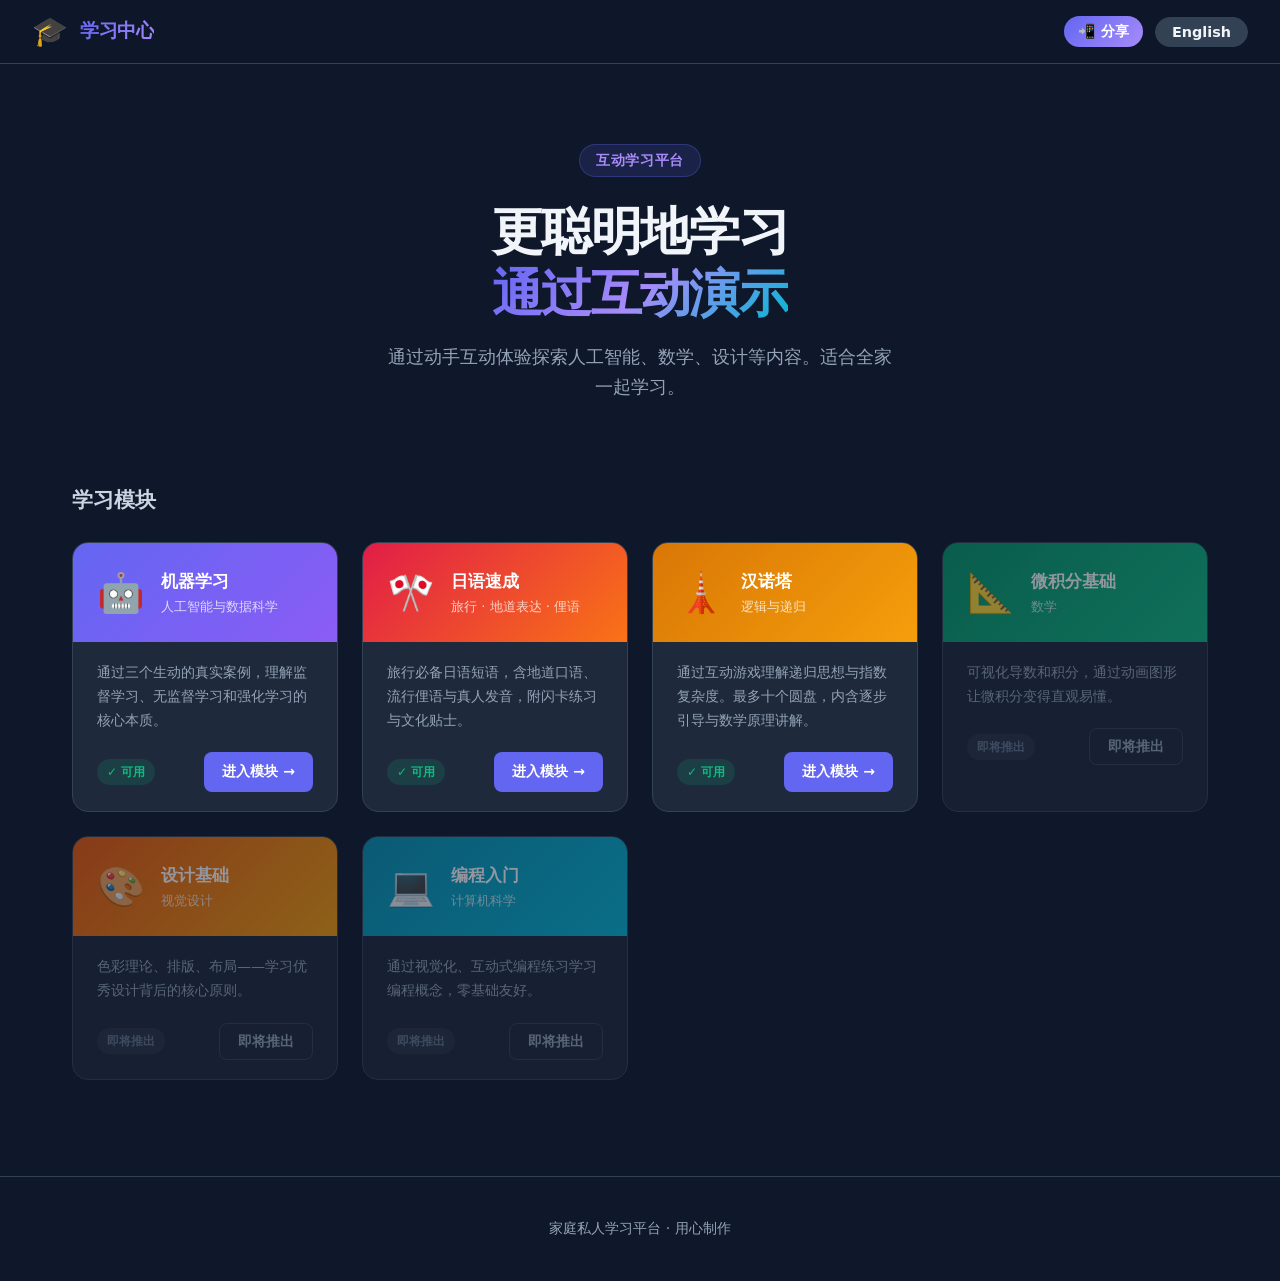
==== index.html @ 030829a3 "add share QR code modal and PWA support" ====
<!DOCTYPE html>
<html lang="zh-CN">
<head>
  <meta charset="UTF-8">
  <meta name="viewport" content="width=device-width, initial-scale=1.0">
  <title>学习中心 · Learn Hub</title>
  <link rel="manifest" href="manifest.json">
  <link rel="icon" href="icons/icon.svg" type="image/svg+xml">
  <meta name="theme-color" content="#6366f1">
  <meta name="mobile-web-app-capable" content="yes">
  <meta name="apple-mobile-web-app-capable" content="yes">
  <meta name="apple-mobile-web-app-status-bar-style" content="black-translucent">
  <meta name="apple-mobile-web-app-title" content="学习中心">
  <link rel="apple-touch-icon" href="icons/icon.svg">
  <link rel="stylesheet" href="css/main.css">
</head>
<body>

<!-- 安装横幅：仅在浏览器触发 beforeinstallprompt 事件时显示 -->
<div id="install-banner" class="install-banner" style="display:none">
  <span class="install-banner-icon">📲</span>
  <span class="install-banner-text" id="install-banner-text">将本应用安装到手机主屏幕，随时离线使用</span>
  <button class="install-banner-btn" id="install-btn" onclick="installPWA()">安装</button>
  <button class="install-banner-close" onclick="dismissBanner()" aria-label="关闭">✕</button>
</div>

<nav class="nav">
  <a class="nav-brand" href="index.html">
    <span class="nav-logo">🎓</span>
    <span class="nav-title" data-i18n="nav.title">学习中心</span>
  </a>
  <div class="nav-actions">
    <button class="share-btn" onclick="openShare()" data-i18n="nav.share">📲 分享</button>
    <button class="lang-toggle" onclick="toggleLang()" data-i18n="nav.lang">English</button>
  </div>
</nav>

<!-- 分享/安装 弹窗 -->
<div id="share-modal" class="share-overlay" onclick="if(event.target===this)closeShare()">
  <div class="share-box">
    <div class="share-head">
      <span data-i18n="share.title">📲 扫码安装到手机</span>
      <button class="share-close" onclick="closeShare()">✕</button>
    </div>
    <div class="share-body">
      <div class="share-qr" id="share-qr">
        <img id="qr-img" src="" alt="QR Code" width="180" height="180">
      </div>
      <p class="share-desc" data-i18n="share.desc">用 Android 手机的相机或微信扫一扫，在 Chrome 中打开后点「安装」即可添加到主屏幕。</p>
      <div class="share-url-row">
        <input class="share-url-input" id="share-url" readonly>
        <button class="share-copy-btn" onclick="copyUrl()" id="copy-btn" data-i18n="share.copy">复制</button>
      </div>
      <p class="share-note" data-i18n="share.note">安装后可完全离线使用，无需流量。</p>
    </div>
  </div>
</div>

<section class="hero">
  <div class="hero-badge" data-i18n="hero.badge">互动学习平台</div>
  <h1>
    <span data-i18n="hero.h1a">更聪明地学习</span><br>
    <span class="gradient-text" data-i18n="hero.h1b">通过互动演示</span>
  </h1>
  <p data-i18n="hero.desc">通过动手互动体验探索人工智能、数学、设计等内容。适合全家一起学习。</p>
</section>

<section class="modules-section">
  <h2 class="section-title" data-i18n="modules.title">学习模块</h2>
  <div class="modules-grid">

    <div class="module-card">
      <div class="module-card-header" style="--c1:#6366f1;--c2:#8b5cf6;">
        <div class="module-icon">🤖</div>
        <div>
          <div class="module-card-title" data-i18n="mod.ml.title">机器学习</div>
          <div class="module-card-subtitle" data-i18n="mod.ml.sub">人工智能与数据科学</div>
        </div>
      </div>
      <div class="module-card-body">
        <p class="module-card-desc" data-i18n="mod.ml.desc">通过三个生动的真实案例，理解监督学习、无监督学习和强化学习的核心本质。</p>
        <div class="module-card-footer">
          <span class="badge badge-ready" data-i18n="badge.ready">✓ 可用</span>
          <a class="btn btn-primary" href="modules/ml-basics/index.html" data-i18n="mod.ml.btn">进入模块 →</a>
        </div>
      </div>
    </div>

    <div class="module-card">
      <div class="module-card-header" style="--c1:#e11d48;--c2:#f97316;">
        <div class="module-icon">🎌</div>
        <div>
          <div class="module-card-title" data-i18n="mod.jp.title">日语速成</div>
          <div class="module-card-subtitle" data-i18n="mod.jp.sub">旅行 · 地道表达 · 俚语</div>
        </div>
      </div>
      <div class="module-card-body">
        <p class="module-card-desc" data-i18n="mod.jp.desc">旅行必备日语短语，含地道口语、流行俚语与真人发音，附闪卡练习与文化贴士。</p>
        <div class="module-card-footer">
          <span class="badge badge-ready" data-i18n="badge.ready">✓ 可用</span>
          <a class="btn btn-primary" href="modules/japanese-travel/index.html" data-i18n="mod.jp.btn">进入模块 →</a>
        </div>
      </div>
    </div>

    <div class="module-card">
      <div class="module-card-header" style="--c1:#d97706;--c2:#f59e0b;">
        <div class="module-icon">🗼</div>
        <div>
          <div class="module-card-title" data-i18n="mod.hanoi.title">汉诺塔</div>
          <div class="module-card-subtitle" data-i18n="mod.hanoi.sub">逻辑与递归</div>
        </div>
      </div>
      <div class="module-card-body">
        <p class="module-card-desc" data-i18n="mod.hanoi.desc">通过互动游戏理解递归思想与指数复杂度。最多十个圆盘，内含逐步引导与数学原理讲解。</p>
        <div class="module-card-footer">
          <span class="badge badge-ready" data-i18n="badge.ready">✓ 可用</span>
          <a class="btn btn-primary" href="modules/hanoi/index.html" data-i18n="mod.hanoi.btn">进入模块 →</a>
        </div>
      </div>
    </div>

    <div class="module-card coming-soon">
      <div class="module-card-header" style="--c1:#059669;--c2:#10b981;">
        <div class="module-icon">📐</div>
        <div>
          <div class="module-card-title" data-i18n="mod.calc.title">微积分基础</div>
          <div class="module-card-subtitle" data-i18n="mod.calc.sub">数学</div>
        </div>
      </div>
      <div class="module-card-body">
        <p class="module-card-desc" data-i18n="mod.calc.desc">可视化导数和积分，通过动画图形让微积分变得直观易懂。</p>
        <div class="module-card-footer">
          <span class="badge badge-soon" data-i18n="badge.soon">即将推出</span>
          <button class="btn btn-outline" data-i18n="btn.soon">即将推出</button>
        </div>
      </div>
    </div>

    <div class="module-card coming-soon">
      <div class="module-card-header" style="--c1:#ea580c;--c2:#f59e0b;">
        <div class="module-icon">🎨</div>
        <div>
          <div class="module-card-title" data-i18n="mod.design.title">设计基础</div>
          <div class="module-card-subtitle" data-i18n="mod.design.sub">视觉设计</div>
        </div>
      </div>
      <div class="module-card-body">
        <p class="module-card-desc" data-i18n="mod.design.desc">色彩理论、排版、布局——学习优秀设计背后的核心原则。</p>
        <div class="module-card-footer">
          <span class="badge badge-soon" data-i18n="badge.soon">即将推出</span>
          <button class="btn btn-outline" data-i18n="btn.soon">即将推出</button>
        </div>
      </div>
    </div>

    <div class="module-card coming-soon">
      <div class="module-card-header" style="--c1:#0891b2;--c2:#06b6d4;">
        <div class="module-icon">💻</div>
        <div>
          <div class="module-card-title" data-i18n="mod.prog.title">编程入门</div>
          <div class="module-card-subtitle" data-i18n="mod.prog.sub">计算机科学</div>
        </div>
      </div>
      <div class="module-card-body">
        <p class="module-card-desc" data-i18n="mod.prog.desc">通过视觉化、互动式编程练习学习编程概念，零基础友好。</p>
        <div class="module-card-footer">
          <span class="badge badge-soon" data-i18n="badge.soon">即将推出</span>
          <button class="btn btn-outline" data-i18n="btn.soon">即将推出</button>
        </div>
      </div>
    </div>

  </div>
</section>

<footer>
  <p data-i18n="footer">家庭私人学习平台 · 用心制作</p>
</footer>

<script src="js/i18n.js"></script>
<script>
// ── 分享弹窗 ──
function openShare() {
  const url = location.href.split('?')[0].split('#')[0];
  document.getElementById('share-url').value = url;

  // 用 qrserver.com 免费 API 动态生成二维码
  const qrUrl = 'https://api.qrserver.com/v1/create-qr-code/'
    + '?size=180x180'
    + '&data=' + encodeURIComponent(url)
    + '&bgcolor=ffffff'
    + '&color=3730a3'
    + '&qzone=1'
    + '&format=svg';
  document.getElementById('qr-img').src = qrUrl;

  document.getElementById('share-modal').classList.add('open');
  document.body.style.overflow = 'hidden';
}

function closeShare() {
  document.getElementById('share-modal').classList.remove('open');
  document.body.style.overflow = '';
}

function copyUrl() {
  const val = document.getElementById('share-url').value;
  navigator.clipboard.writeText(val).then(() => {
    const btn = document.getElementById('copy-btn');
    const isZh = (localStorage.getItem('edu-lang') || 'zh') === 'zh';
    btn.textContent = isZh ? '✓ 已复制' : '✓ Copied';
    btn.classList.add('copied');
    setTimeout(() => {
      btn.textContent = isZh ? '复制' : 'Copy';
      btn.classList.remove('copied');
    }, 2000);
  });
}

document.addEventListener('keydown', e => { if (e.key === 'Escape') closeShare(); });

// ── PWA 安装提示 ──
let _deferredPrompt = null;

window.addEventListener('beforeinstallprompt', e => {
  e.preventDefault();
  _deferredPrompt = e;
  const banner = document.getElementById('install-banner');
  // 若用户之前关闭过就不再显示
  if (!sessionStorage.getItem('banner-dismissed')) {
    banner.style.display = 'flex';
  }
});

function installPWA() {
  if (!_deferredPrompt) return;
  _deferredPrompt.prompt();
  _deferredPrompt.userChoice.then(() => {
    _deferredPrompt = null;
    document.getElementById('install-banner').style.display = 'none';
  });
}

function dismissBanner() {
  document.getElementById('install-banner').style.display = 'none';
  sessionStorage.setItem('banner-dismissed', '1');
}

// 安装成功后隐藏横幅
window.addEventListener('appinstalled', () => {
  document.getElementById('install-banner').style.display = 'none';
});

// 根据语言更新横幅文字
function updateBannerLang() {
  const el = document.getElementById('install-banner-text');
  const btn = document.getElementById('install-btn');
  if (!el) return;
  const isZh = (localStorage.getItem('edu-lang') || 'zh') === 'zh';
  el.textContent = isZh
    ? '将本应用安装到手机主屏幕，随时离线使用'
    : 'Install this app to your home screen for offline access';
  if (btn) btn.textContent = isZh ? '安装' : 'Install';
}
updateBannerLang();

// 拦截语言切换，同步更新横幅
const _origToggle = typeof toggleLang === 'function' ? toggleLang : null;
if (_origToggle) {
  window.toggleLang = function() { _origToggle(); updateBannerLang(); };
}

// ── Service Worker 注册 ──
if ('serviceWorker' in navigator) {
  window.addEventListener('load', () => {
    navigator.serviceWorker.register('./sw.js')
      .catch(err => console.warn('SW registration failed:', err));
  });
}
</script>
</body>
</html>
---- css/main.css ----
:root {
  --primary: #6366f1;
  --primary-dark: #4f46e5;
  --secondary: #8b5cf6;
  --success: #10b981;
  --warning: #f59e0b;
  --danger: #ef4444;
  --bg: #0f172a;
  --bg-card: #1e293b;
  --bg-elevated: #334155;
  --text: #f1f5f9;
  --text-secondary: #cbd5e1;
  --text-muted: #94a3b8;
  --border: #334155;
  --radius: 16px;
  --shadow: 0 4px 24px rgba(0,0,0,0.4);
  --transition: 0.2s ease;
  --font: 'Segoe UI','PingFang SC','Microsoft YaHei','Noto Sans SC',system-ui,sans-serif;
}

* { box-sizing: border-box; margin: 0; padding: 0; }
html { scroll-behavior: smooth; }
body {
  font-family: var(--font);
  background: var(--bg);
  color: var(--text);
  line-height: 1.7;
  min-height: 100vh;
  font-size: 16px;
}

.nav {
  position: sticky; top: 0; z-index: 100;
  background: rgba(15,23,42,0.92);
  backdrop-filter: blur(12px);
  border-bottom: 1px solid var(--border);
  padding: 0 2rem; height: 64px;
  display: flex; align-items: center; justify-content: space-between;
}
.nav-brand { display:flex; align-items:center; gap:12px; text-decoration:none; color:var(--text); }
.nav-logo { font-size: 1.8rem; }
.nav-title {
  font-size: 1.2rem; font-weight: 700; letter-spacing: -0.02em;
  background: linear-gradient(135deg, #6366f1, #a78bfa);
  -webkit-background-clip: text; -webkit-text-fill-color: transparent; background-clip: text;
}
.nav-actions { display:flex; align-items:center; gap:12px; }
.nav-back {
  color: var(--text-muted); text-decoration:none; font-size:0.9rem;
  padding: 6px 12px; border-radius:8px; transition: var(--transition);
}
.nav-back:hover { color:var(--text); background:var(--bg-elevated); }

.lang-toggle {
  background: var(--bg-elevated); border: 1px solid var(--border);
  color: var(--text); padding: 6px 16px; border-radius: 20px;
  font-size: 0.9rem; font-weight: 600; cursor: pointer;
  transition: var(--transition); font-family: var(--font);
}
.lang-toggle:hover { background: var(--primary); border-color: var(--primary); }

.hero {
  padding: 5rem 2rem 3rem; text-align: center;
  max-width: 800px; margin: 0 auto;
}
.hero-badge {
  display: inline-block;
  background: rgba(99,102,241,0.15); color: #a78bfa;
  border: 1px solid rgba(99,102,241,0.3);
  padding: 4px 16px; border-radius: 20px;
  font-size: 0.85rem; font-weight: 600;
  letter-spacing: 0.05em; text-transform: uppercase;
  margin-bottom: 1.5rem;
}
.hero h1 {
  font-size: clamp(2rem,5vw,3.2rem); font-weight: 800;
  line-height: 1.2; letter-spacing: -0.03em; margin-bottom: 1.2rem;
}
.gradient-text {
  background: linear-gradient(135deg, #6366f1, #a78bfa, #06b6d4);
  -webkit-background-clip: text; -webkit-text-fill-color: transparent; background-clip: text;
}
.hero p { font-size: 1.1rem; color: var(--text-muted); max-width: 520px; margin: 0 auto; }

.modules-section { padding: 2rem; max-width: 1200px; margin: 0 auto; }
.section-title { font-size: 1.3rem; font-weight: 700; margin-bottom: 1.5rem; color: var(--text-secondary); }
.modules-grid {
  display: grid;
  grid-template-columns: repeat(auto-fill, minmax(260px,1fr));
  gap: 1.5rem;
}

.module-card {
  background: var(--bg-card); border: 1px solid var(--border);
  border-radius: var(--radius); overflow: hidden; transition: var(--transition);
}
.module-card:hover { transform: translateY(-4px); border-color: var(--primary); box-shadow: var(--shadow); }
.module-card.coming-soon { opacity: 0.55; pointer-events: none; }

.module-card-header {
  padding: 1.5rem;
  background: linear-gradient(135deg, var(--c1, #6366f1), var(--c2, #8b5cf6));
  display: flex; align-items: center; gap: 1rem;
}
.module-icon { font-size: 2.4rem; line-height: 1; }
.module-card-title { font-size: 1.05rem; font-weight: 700; color: #fff; }
.module-card-subtitle { font-size: 0.82rem; color: rgba(255,255,255,0.75); }
.module-card-body { padding: 1.2rem 1.5rem; }
.module-card-desc { font-size: 0.88rem; color: var(--text-muted); margin-bottom: 1.2rem; }
.module-card-footer { display:flex; align-items:center; justify-content:space-between; }

.badge { padding: 3px 10px; border-radius: 20px; font-size: 0.75rem; font-weight: 700; }
.badge-ready { background: rgba(16,185,129,0.15); color: #10b981; }
.badge-soon { background: rgba(100,116,139,0.15); color: #64748b; }

.btn {
  padding: 8px 18px; border-radius: 8px;
  font-size: 0.88rem; font-weight: 600; cursor: pointer;
  border: none; transition: var(--transition);
  font-family: var(--font);
  display: inline-flex; align-items: center; gap: 6px;
  text-decoration: none;
}
.btn-primary { background: var(--primary); color: #fff; }
.btn-primary:hover { background: var(--primary-dark); }
.btn-outline {
  background: transparent; border: 1px solid var(--border);
  color: var(--text-muted); cursor: not-allowed;
}

/* ── Share button ── */
.share-btn {
  background: linear-gradient(135deg, #6366f1, #a78bfa);
  border: none; color: #fff; padding: 6px 14px; border-radius: 20px;
  font-size: 0.88rem; font-weight: 600; cursor: pointer;
  transition: var(--transition); font-family: var(--font);
}
.share-btn:hover { opacity: 0.85; }

/* ── Share modal ── */
.share-overlay {
  position: fixed; inset: 0; z-index: 300;
  background: rgba(0,0,0,0.7); backdrop-filter: blur(6px);
  display: none; align-items: center; justify-content: center; padding: 1rem;
}
.share-overlay.open { display: flex; }
.share-box {
  background: var(--bg-card); border: 1px solid var(--border);
  border-radius: 20px; width: 100%; max-width: 360px;
  box-shadow: 0 16px 48px rgba(0,0,0,0.6);
  overflow: hidden;
}
.share-head {
  display: flex; align-items: center; justify-content: space-between;
  padding: 1rem 1.2rem; border-bottom: 1px solid var(--border);
  font-size: 1rem; font-weight: 700; color: var(--text);
}
.share-close {
  background: none; border: none; color: var(--text-muted);
  font-size: 1.1rem; cursor: pointer; padding: 2px 6px;
}
.share-close:hover { color: var(--text); }
.share-body { padding: 1.3rem 1.2rem; display: flex; flex-direction: column; align-items: center; gap: 1rem; }
.share-qr {
  background: #fff; border-radius: 12px; padding: 10px;
  display: flex; align-items: center; justify-content: center;
}
.share-qr img { display: block; border-radius: 6px; }
.share-desc { font-size: 0.83rem; color: var(--text-muted); text-align: center; line-height: 1.6; }
.share-url-row { display: flex; gap: 8px; width: 100%; }
.share-url-input {
  flex: 1; background: var(--bg-elevated); border: 1px solid var(--border);
  color: var(--text-secondary); padding: 7px 10px; border-radius: 8px;
  font-size: 0.78rem; font-family: monospace; outline: none; min-width: 0;
}
.share-copy-btn {
  background: var(--primary); border: none; color: #fff;
  padding: 7px 14px; border-radius: 8px; font-size: 0.82rem;
  font-weight: 600; cursor: pointer; font-family: var(--font);
  white-space: nowrap; transition: var(--transition);
}
.share-copy-btn:hover { background: var(--primary-dark); }
.share-copy-btn.copied { background: #10b981; }
.share-note { font-size: 0.76rem; color: var(--text-muted); text-align: center; }

/* ── PWA Install Banner ── */
.install-banner {
  position: fixed; bottom: 1.2rem; left: 1rem; right: 1rem; z-index: 500;
  background: var(--bg-card);
  border: 1px solid var(--primary);
  border-radius: 14px; padding: 12px 14px;
  display: flex; align-items: center; gap: 10px;
  box-shadow: 0 8px 32px rgba(0,0,0,0.55);
  animation: slideUp 0.35s cubic-bezier(0.34,1.56,0.64,1) both;
  max-width: 520px; margin: 0 auto;
}
@keyframes slideUp {
  from { transform: translateY(120%); opacity: 0; }
  to   { transform: translateY(0);    opacity: 1; }
}
.install-banner-icon { font-size: 1.4rem; flex-shrink: 0; }
.install-banner-text { flex: 1; font-size: 0.83rem; color: var(--text-secondary); line-height: 1.4; }
.install-banner-btn {
  background: var(--primary); color: #fff; border: none;
  padding: 7px 16px; border-radius: 8px; font-size: 0.85rem;
  font-weight: 700; cursor: pointer; white-space: nowrap;
  font-family: var(--font); flex-shrink: 0;
  transition: var(--transition);
}
.install-banner-btn:hover { background: var(--primary-dark); }
.install-banner-close {
  background: none; border: none; color: var(--text-muted);
  font-size: 1rem; cursor: pointer; padding: 4px; flex-shrink: 0;
  transition: var(--transition);
}
.install-banner-close:hover { color: var(--text); }

footer {
  text-align: center; padding: 2.5rem 2rem;
  color: var(--text-muted); font-size: 0.88rem;
  border-top: 1px solid var(--border); margin-top: 4rem;
}
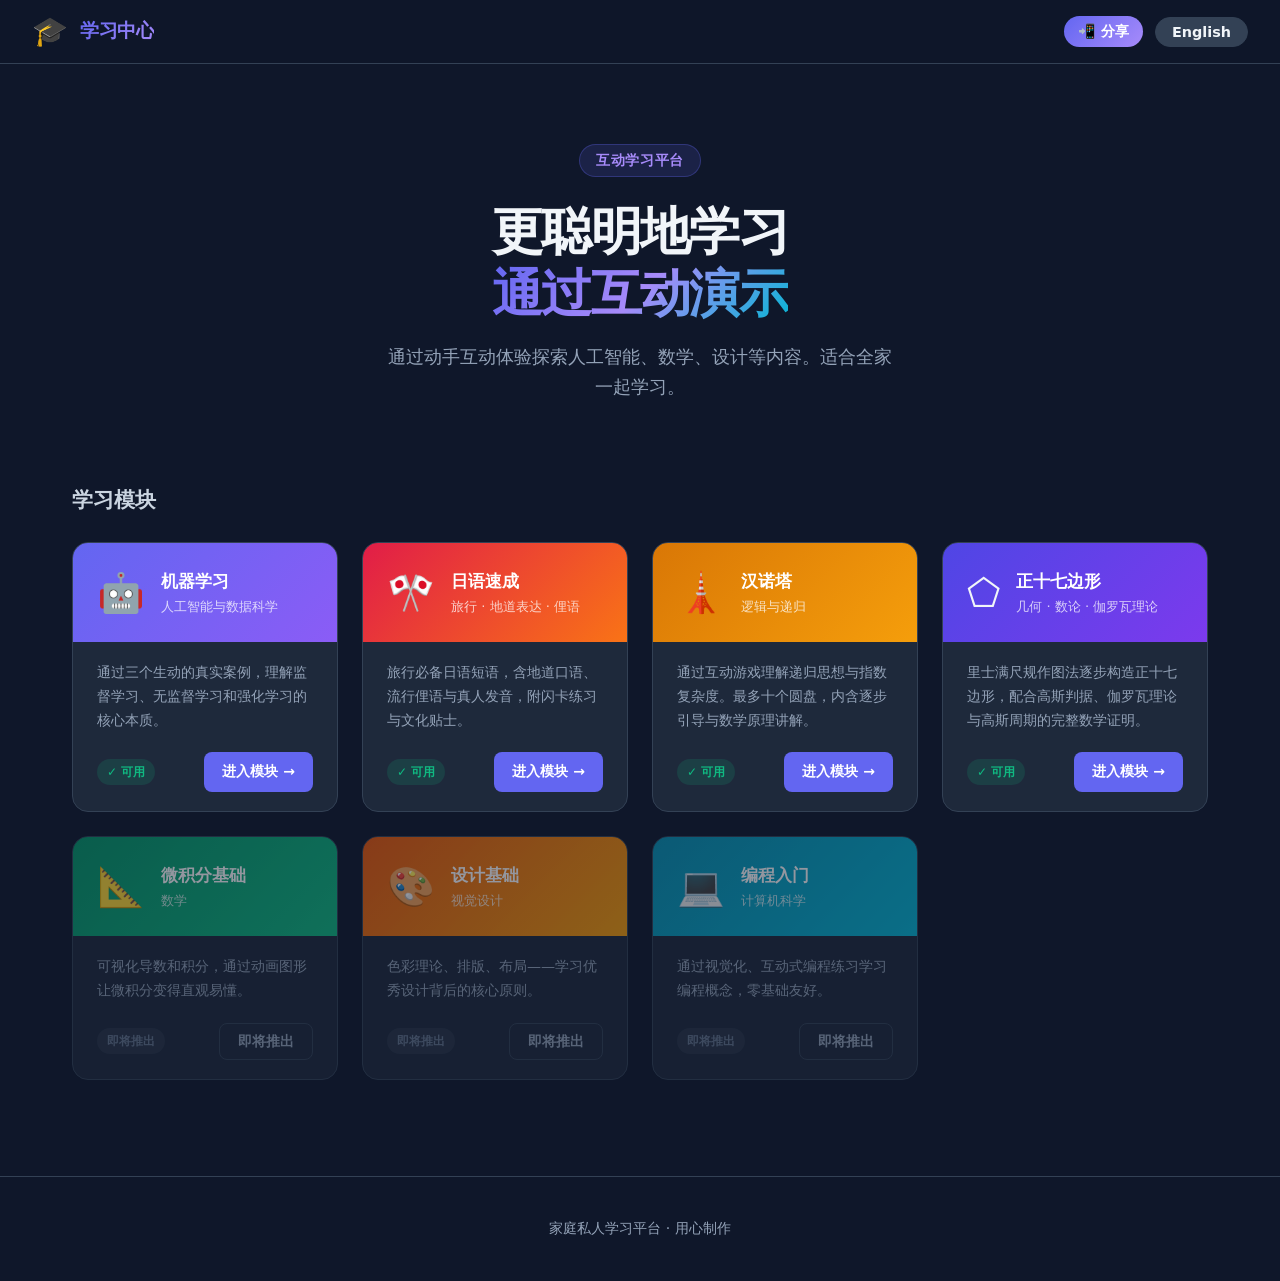
==== commit 05803924: "add regular heptadecagon module with Richmond construction - New module: modules/heptadecagon/index." ====
--- a/index.html
+++ b/index.html
@@ -120,6 +120,23 @@
       </div>
     </div>
 
+    <div class="module-card">
+      <div class="module-card-header" style="--c1:#4f46e5;--c2:#7c3aed;">
+        <div class="module-icon">⬠</div>
+        <div>
+          <div class="module-card-title" data-i18n="mod.17gon.title">正十七边形</div>
+          <div class="module-card-subtitle" data-i18n="mod.17gon.sub">几何 · 数论 · 伽罗瓦理论</div>
+        </div>
+      </div>
+      <div class="module-card-body">
+        <p class="module-card-desc" data-i18n="mod.17gon.desc">里士满尺规作图法逐步构造正十七边形，配合高斯判据、伽罗瓦理论与高斯周期的完整数学证明。</p>
+        <div class="module-card-footer">
+          <span class="badge badge-ready" data-i18n="badge.ready">✓ 可用</span>
+          <a class="btn btn-primary" href="modules/heptadecagon/index.html" data-i18n="mod.17gon.btn">进入模块 →</a>
+        </div>
+      </div>
+    </div>
+
     <div class="module-card coming-soon">
       <div class="module-card-header" style="--c1:#059669;--c2:#10b981;">
         <div class="module-icon">📐</div>
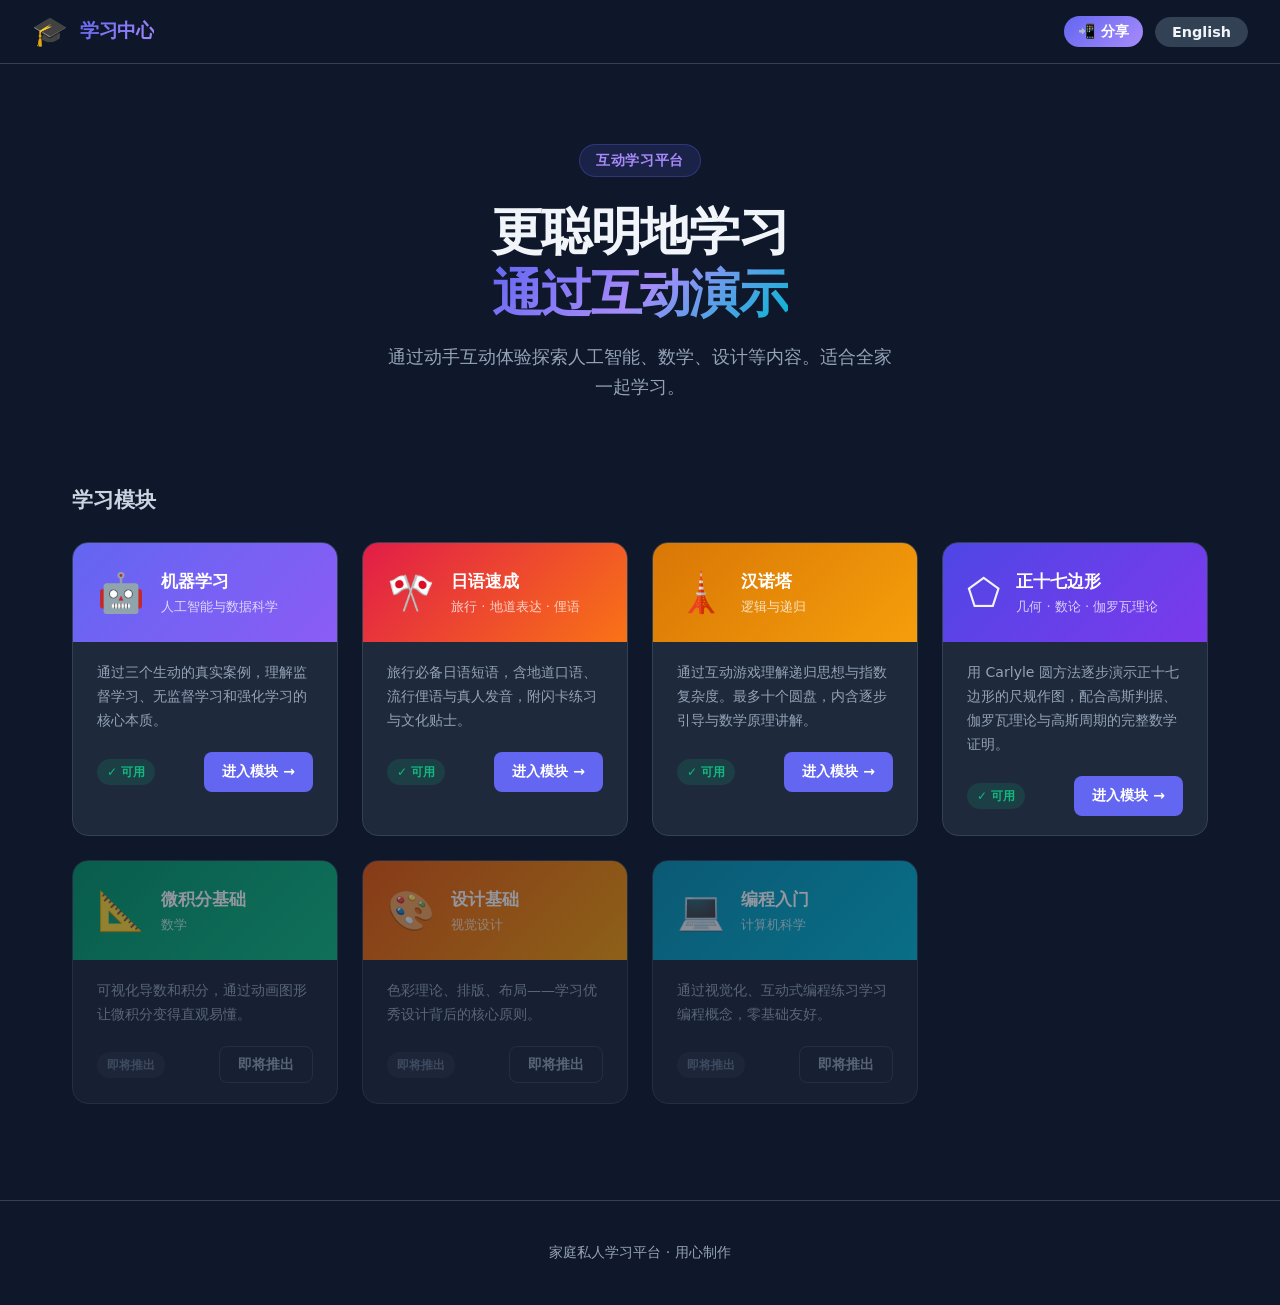
==== commit 9b7c9828: "fix math content across heptadecagon and ml-basics modules heptadecagon: - Correct numerical values " ====
--- a/index.html
+++ b/index.html
@@ -129,7 +129,7 @@
         </div>
       </div>
       <div class="module-card-body">
-        <p class="module-card-desc" data-i18n="mod.17gon.desc">里士满尺规作图法逐步构造正十七边形，配合高斯判据、伽罗瓦理论与高斯周期的完整数学证明。</p>
+        <p class="module-card-desc" data-i18n="mod.17gon.desc">用 Carlyle 圆方法逐步演示正十七边形的尺规作图，配合高斯判据、伽罗瓦理论与高斯周期的完整数学证明。</p>
         <div class="module-card-footer">
           <span class="badge badge-ready" data-i18n="badge.ready">✓ 可用</span>
           <a class="btn btn-primary" href="modules/heptadecagon/index.html" data-i18n="mod.17gon.btn">进入模块 →</a>
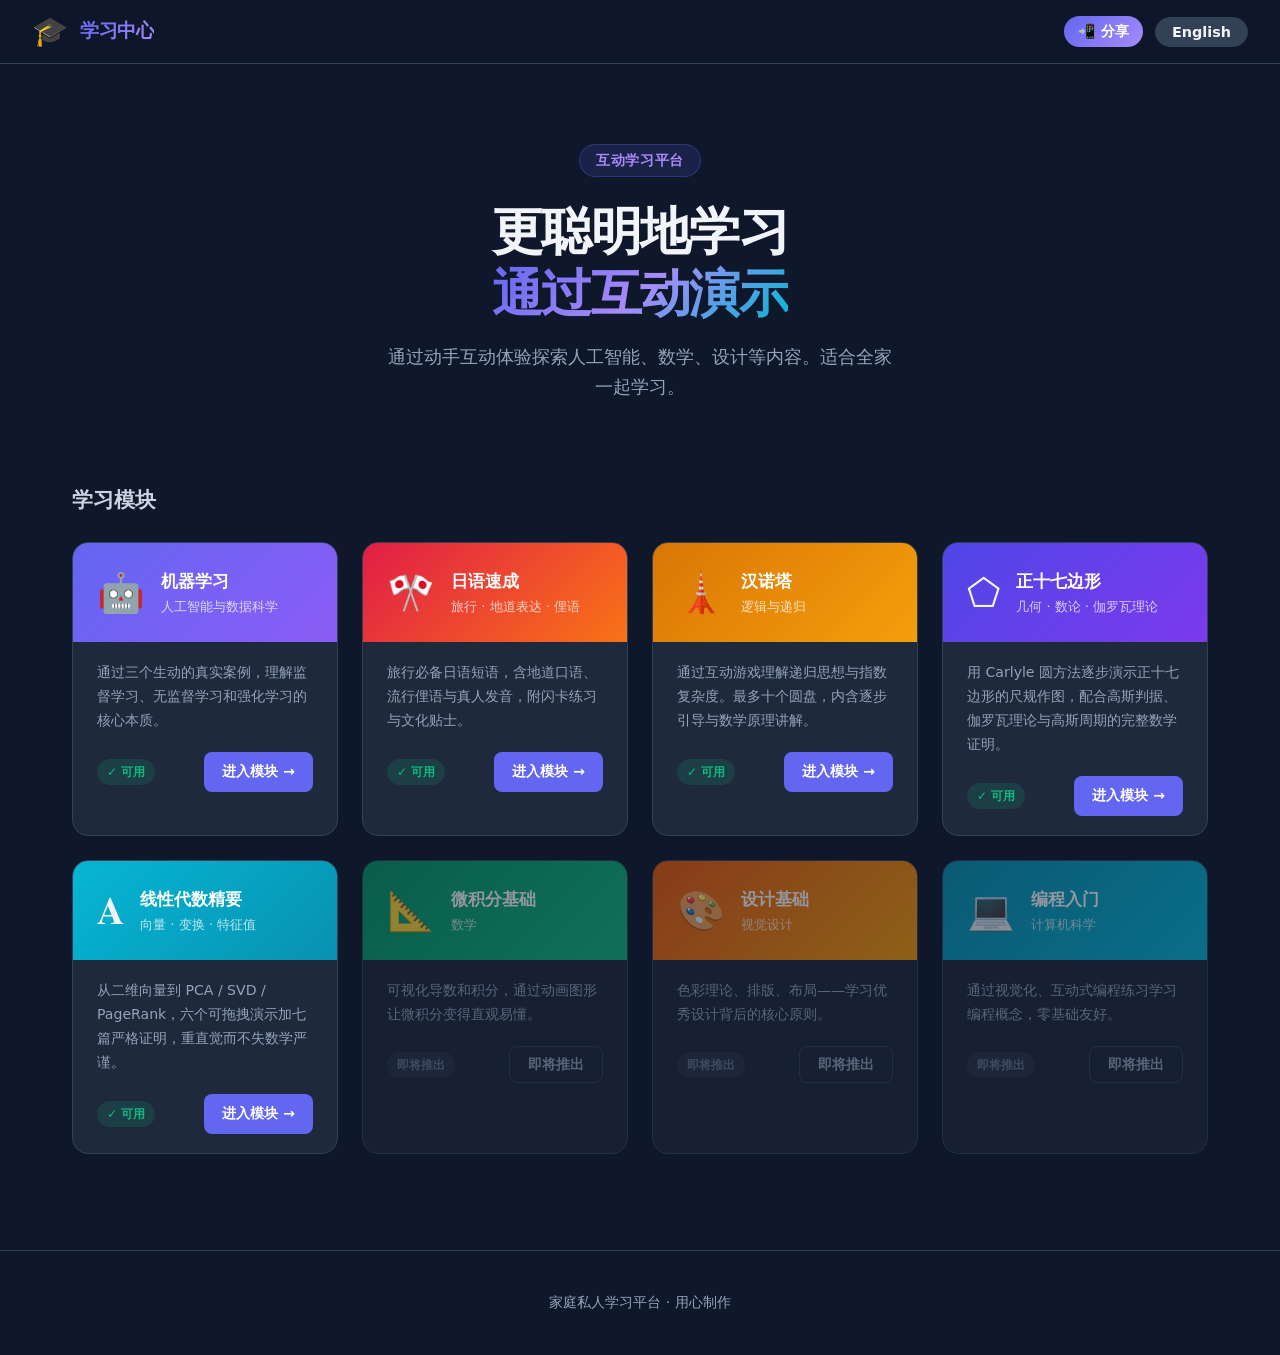
==== commit 048a27da: "add linear algebra module with KaTeX math rendering New module: 6 interactive demos (vectors, transf" ====
--- a/index.html
+++ b/index.html
@@ -137,6 +137,23 @@
       </div>
     </div>
 
+    <div class="module-card">
+      <div class="module-card-header" style="--c1:#06b6d4;--c2:#0891b2;">
+        <div class="module-icon">𝐀</div>
+        <div>
+          <div class="module-card-title" data-i18n="mod.linalg.title">线性代数精要</div>
+          <div class="module-card-subtitle" data-i18n="mod.linalg.sub">向量 · 变换 · 特征值</div>
+        </div>
+      </div>
+      <div class="module-card-body">
+        <p class="module-card-desc" data-i18n="mod.linalg.desc">从二维向量到 PCA / SVD / PageRank，六个可拖拽演示加七篇严格证明，重直觉而不失数学严谨。</p>
+        <div class="module-card-footer">
+          <span class="badge badge-ready" data-i18n="badge.ready">✓ 可用</span>
+          <a class="btn btn-primary" href="modules/linalg/index.html" data-i18n="mod.linalg.btn">进入模块 →</a>
+        </div>
+      </div>
+    </div>
+
     <div class="module-card coming-soon">
       <div class="module-card-header" style="--c1:#059669;--c2:#10b981;">
         <div class="module-icon">📐</div>
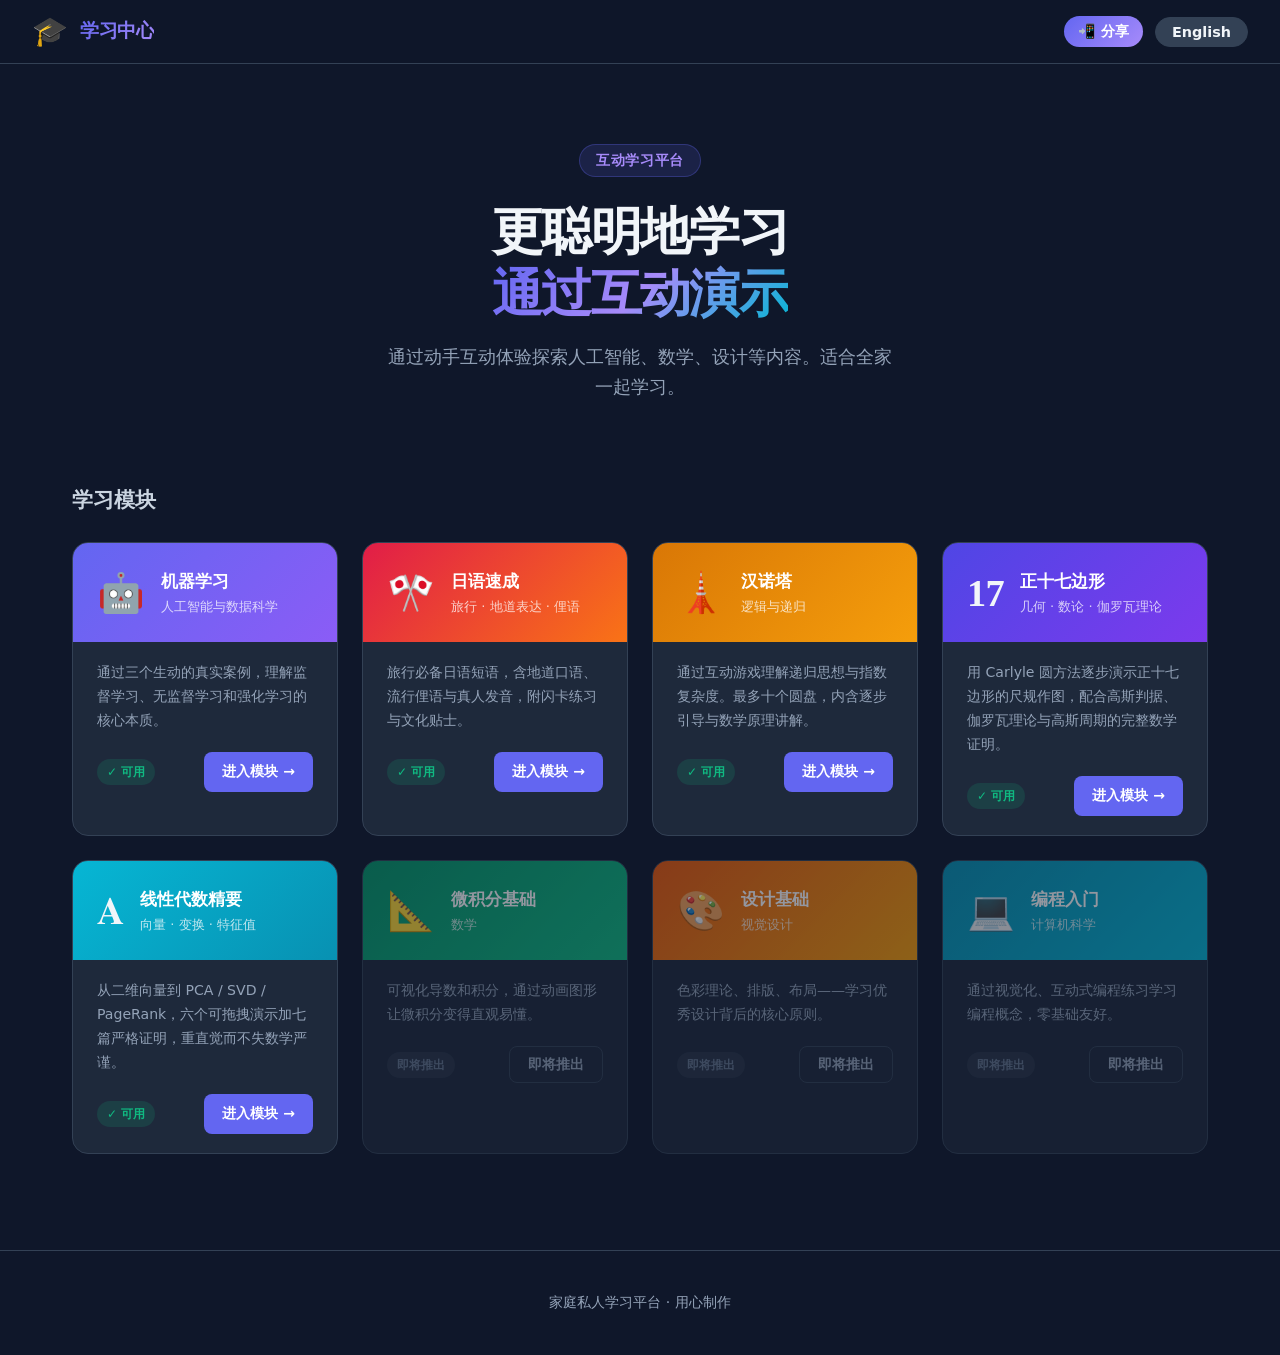
==== commit acb79c4f: "KaTeX-ify heptadecagon module and switch icon to 17 All Unicode math (√, η, ω, ², ³, ⊂, ℚ, etc.) in " ====
--- a/index.html
+++ b/index.html
@@ -122,7 +122,7 @@
 
     <div class="module-card">
       <div class="module-card-header" style="--c1:#4f46e5;--c2:#7c3aed;">
-        <div class="module-icon">⬠</div>
+        <div class="module-icon" style="font-family:'Cambria Math','Times New Roman',serif;font-weight:600;letter-spacing:-.02em">17</div>
         <div>
           <div class="module-card-title" data-i18n="mod.17gon.title">正十七边形</div>
           <div class="module-card-subtitle" data-i18n="mod.17gon.sub">几何 · 数论 · 伽罗瓦理论</div>
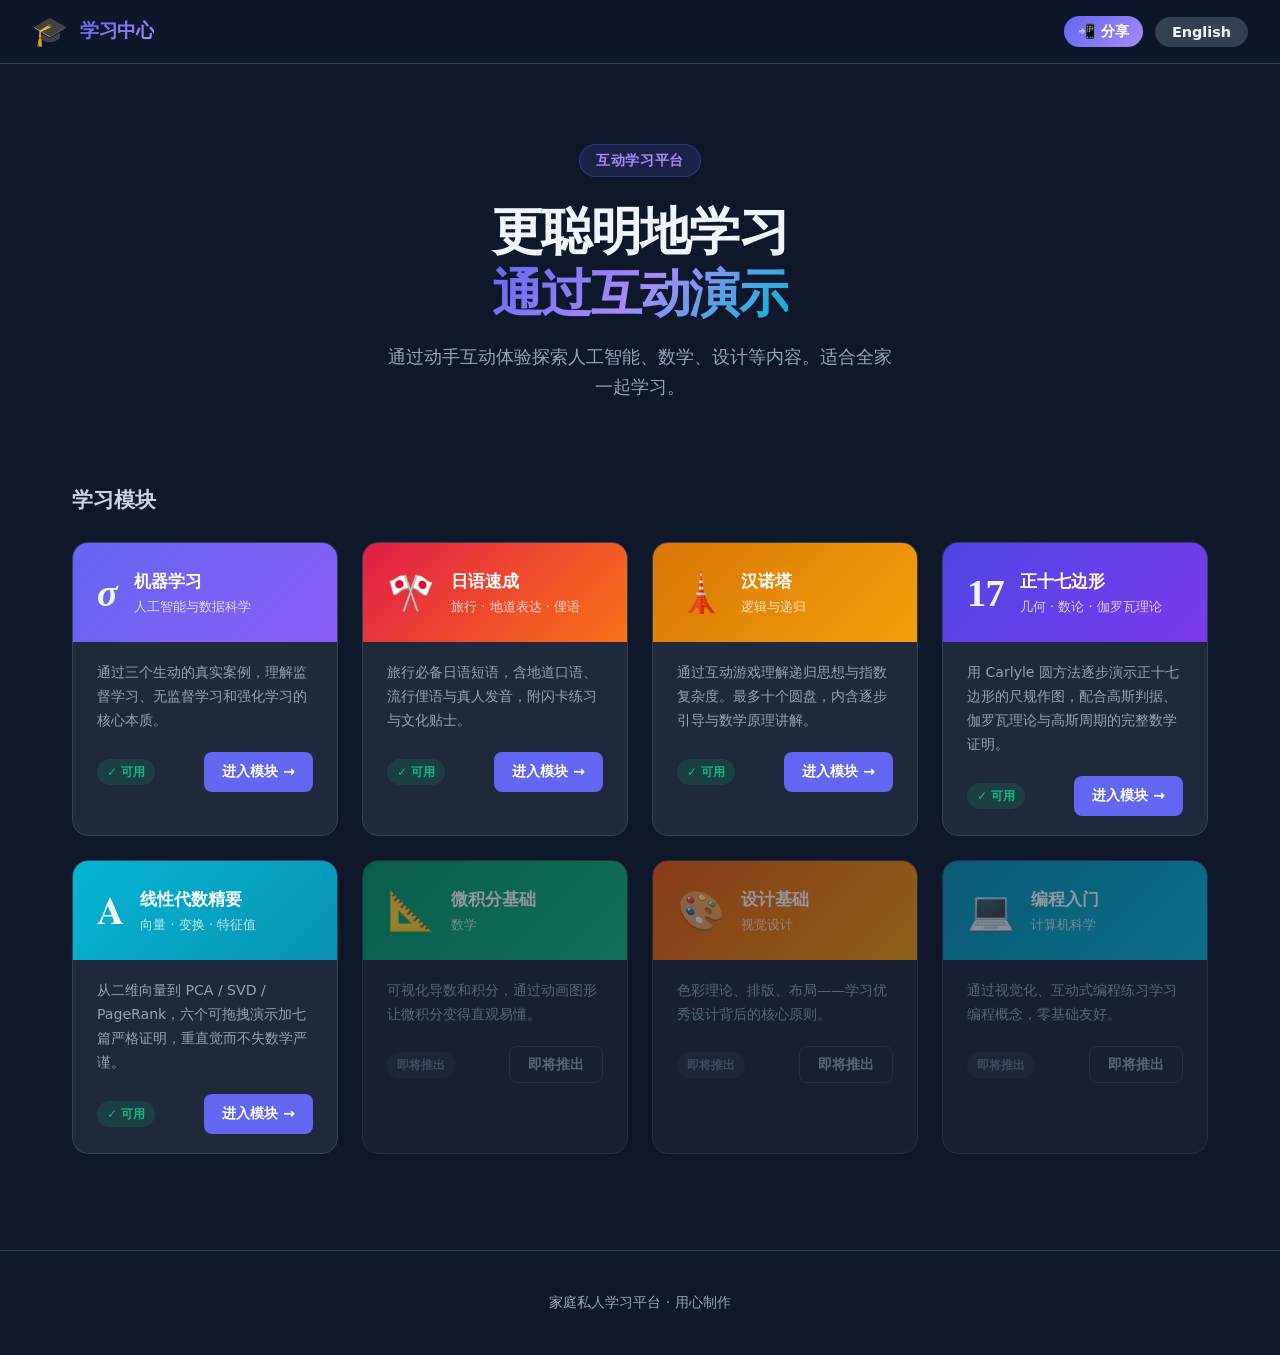
==== commit 18b6f59b: "KaTeX-ify ml-basics module and switch icon to σ The math-theory modal in all three sub-modules (supe" ====
--- a/index.html
+++ b/index.html
@@ -71,7 +71,7 @@
 
     <div class="module-card">
       <div class="module-card-header" style="--c1:#6366f1;--c2:#8b5cf6;">
-        <div class="module-icon">🤖</div>
+        <div class="module-icon" style="font-family:'Cambria Math','Times New Roman',serif;font-style:italic;font-weight:600">σ</div>
         <div>
           <div class="module-card-title" data-i18n="mod.ml.title">机器学习</div>
           <div class="module-card-subtitle" data-i18n="mod.ml.sub">人工智能与数据科学</div>
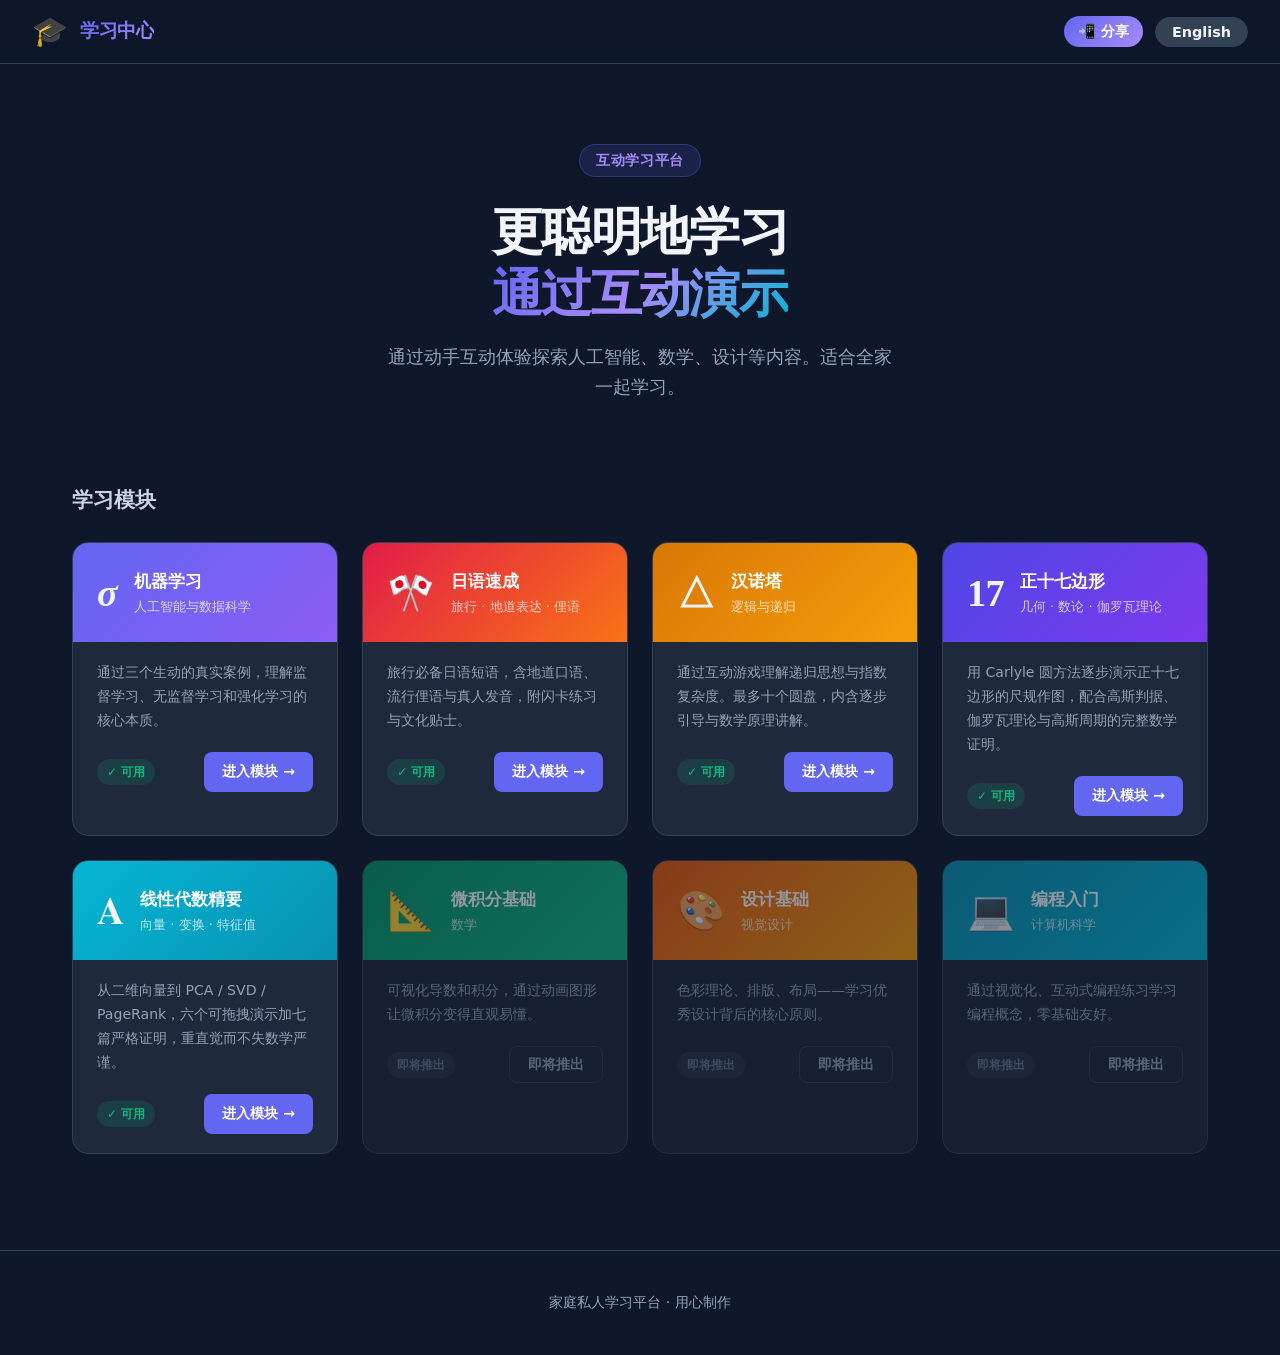
==== commit 5fa85fb7: "KaTeX-ify hanoi module and switch icon to △ applyLang() now pipes every data-i18n value through math" ====
--- a/index.html
+++ b/index.html
@@ -105,7 +105,7 @@
 
     <div class="module-card">
       <div class="module-card-header" style="--c1:#d97706;--c2:#f59e0b;">
-        <div class="module-icon">🗼</div>
+        <div class="module-icon" style="font-family:'Cambria Math','Times New Roman',serif;font-weight:600">△</div>
         <div>
           <div class="module-card-title" data-i18n="mod.hanoi.title">汉诺塔</div>
           <div class="module-card-subtitle" data-i18n="mod.hanoi.sub">逻辑与递归</div>
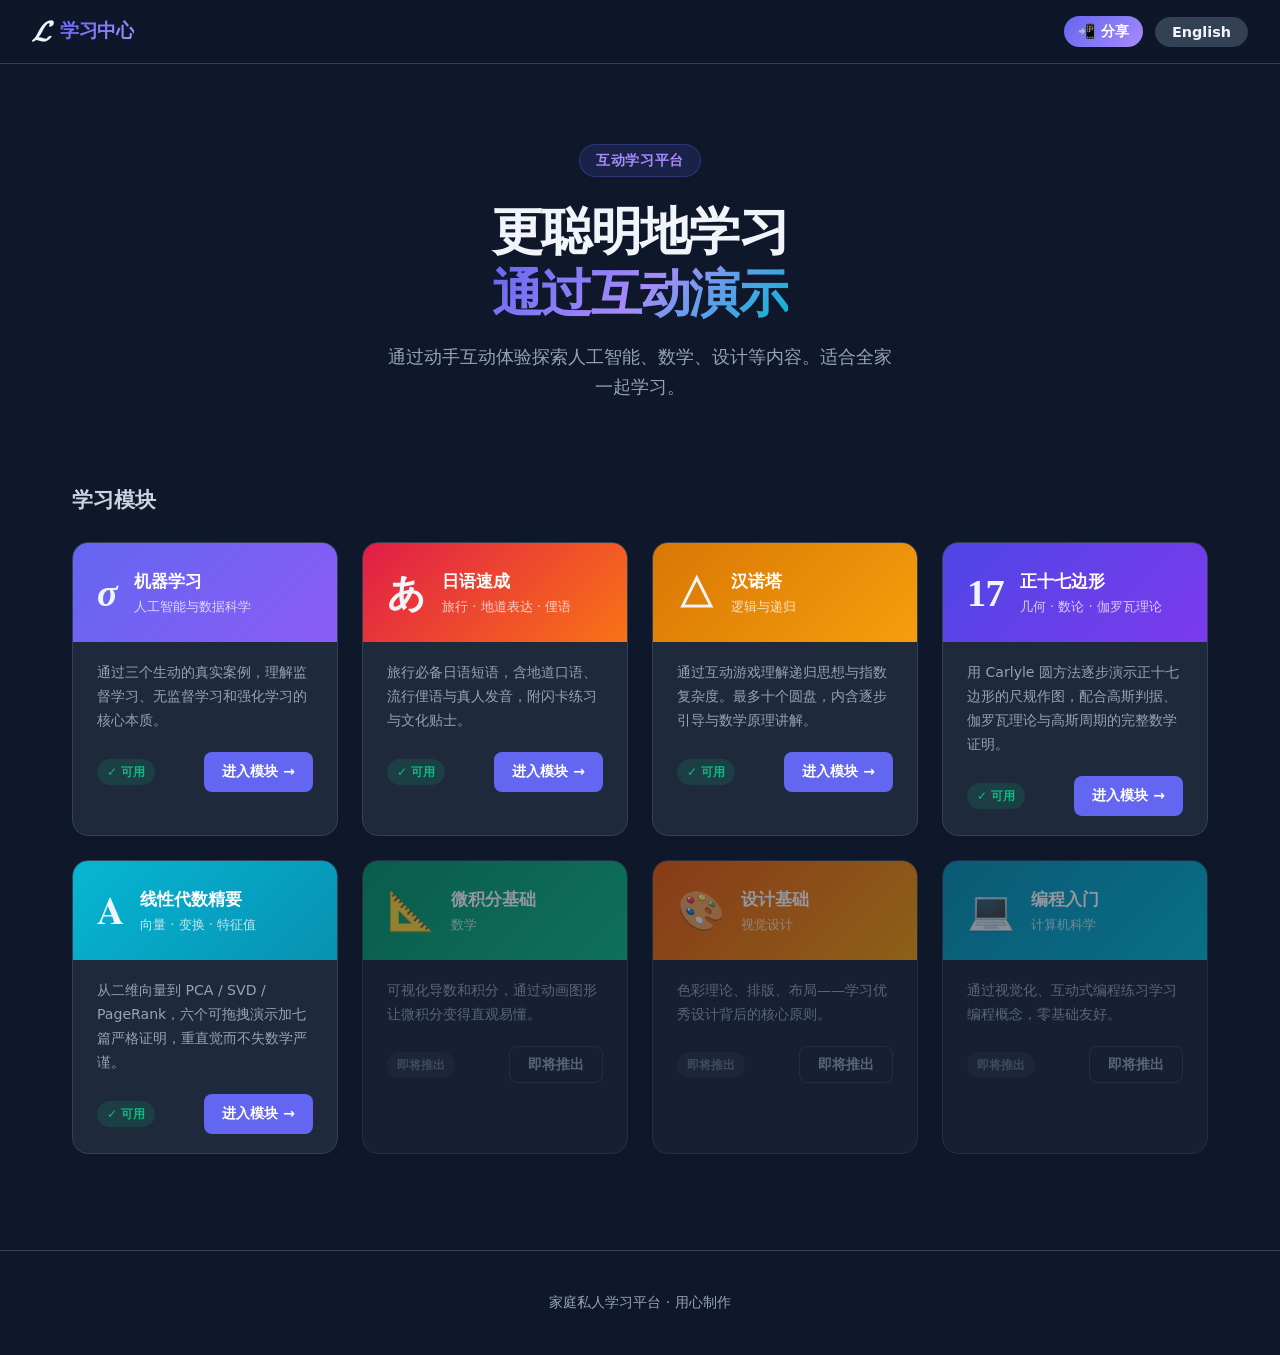
==== commit a802b81a: "finalize icon standardization — japanese あ + portal 𝓛 Closes the 4-phase unification: every active m" ====
--- a/index.html
+++ b/index.html
@@ -26,7 +26,7 @@
 
 <nav class="nav">
   <a class="nav-brand" href="index.html">
-    <span class="nav-logo">🎓</span>
+    <span class="nav-logo" style="font-family:'Cambria Math','Times New Roman',serif;font-style:italic;font-weight:600">𝓛</span>
     <span class="nav-title" data-i18n="nav.title">学习中心</span>
   </a>
   <div class="nav-actions">
@@ -88,7 +88,7 @@
 
     <div class="module-card">
       <div class="module-card-header" style="--c1:#e11d48;--c2:#f97316;">
-        <div class="module-icon">🎌</div>
+        <div class="module-icon" style="font-family:'Yu Mincho','MS Mincho','Hiragino Mincho ProN','Noto Serif JP',serif;font-weight:600">あ</div>
         <div>
           <div class="module-card-title" data-i18n="mod.jp.title">日语速成</div>
           <div class="module-card-subtitle" data-i18n="mod.jp.sub">旅行 · 地道表达 · 俚语</div>
